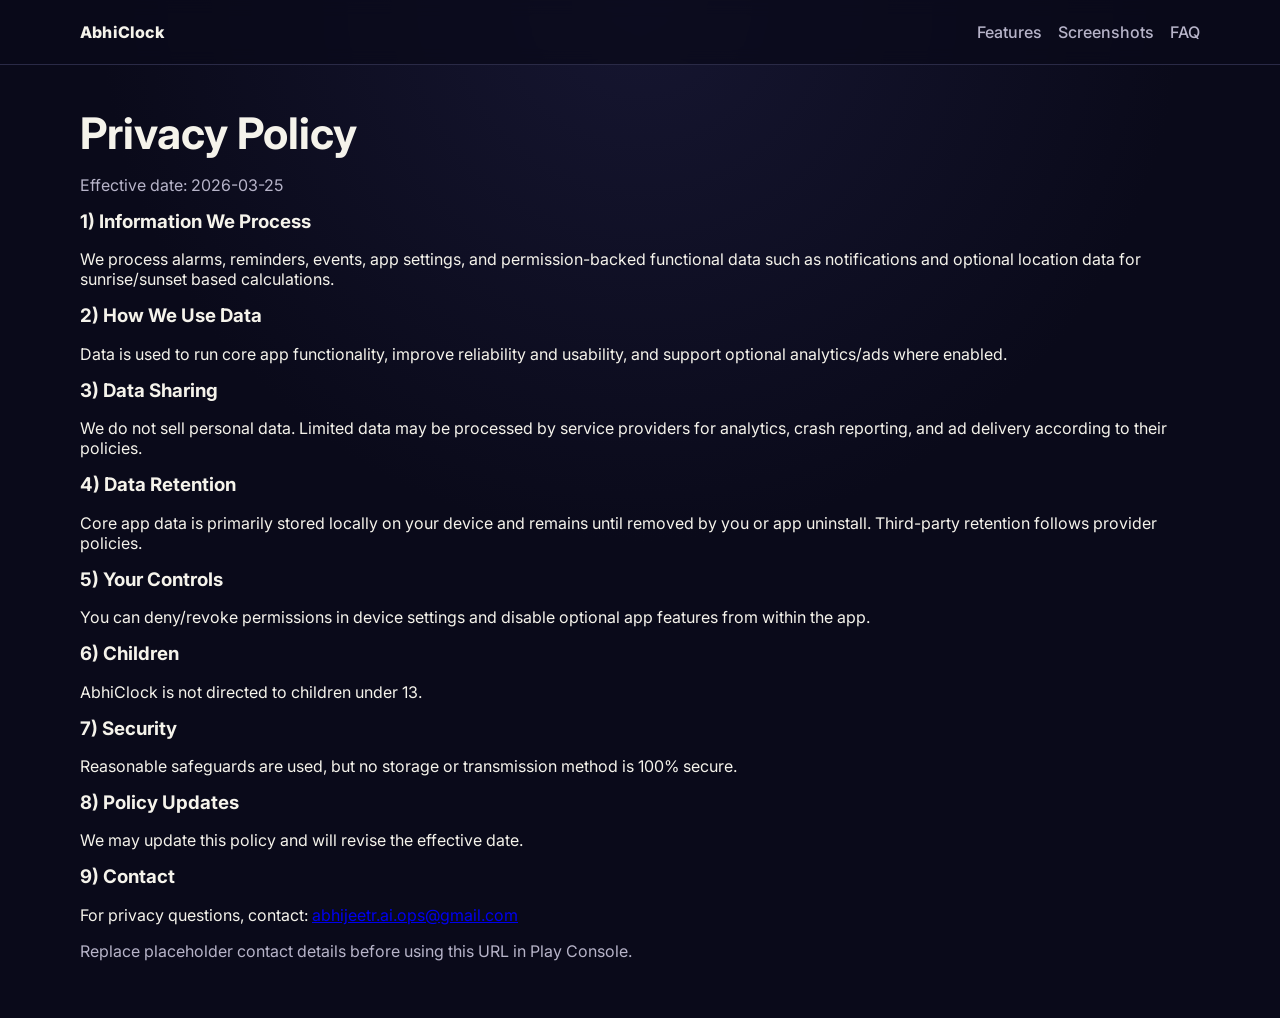
==== privacy.html @ 60c65ca5 "feat: add app-themed landing and privacy pages Made-with: Cursor" ====
<!doctype html>
<html lang="en">
  <head>
    <meta charset="UTF-8" />
    <meta name="viewport" content="width=device-width, initial-scale=1.0" />
    <title>AbhiClock Privacy Policy</title>
    <link
      href="https://fonts.googleapis.com/css2?family=Inter:wght@400;500;600;700&display=swap"
      rel="stylesheet"
    />
    <link rel="stylesheet" href="styles.css" />
  </head>
  <body>
    <header class="site-header">
      <div class="container nav-wrap">
        <a class="brand" href="index.html">AbhiClock</a>
        <nav class="nav">
          <a href="index.html#features">Features</a>
          <a href="index.html#screenshots">Screenshots</a>
          <a href="index.html#faq">FAQ</a>
        </nav>
      </div>
    </header>
    <main class="section">
      <div class="container">
        <h1>Privacy Policy</h1>
        <p class="muted">Effective date: 2026-03-25</p>

        <h3>1) Information We Process</h3>
        <p>We process alarms, reminders, events, app settings, and permission-backed functional data such as notifications and optional location data for sunrise/sunset based calculations.</p>

        <h3>2) How We Use Data</h3>
        <p>Data is used to run core app functionality, improve reliability and usability, and support optional analytics/ads where enabled.</p>

        <h3>3) Data Sharing</h3>
        <p>We do not sell personal data. Limited data may be processed by service providers for analytics, crash reporting, and ad delivery according to their policies.</p>

        <h3>4) Data Retention</h3>
        <p>Core app data is primarily stored locally on your device and remains until removed by you or app uninstall. Third-party retention follows provider policies.</p>

        <h3>5) Your Controls</h3>
        <p>You can deny/revoke permissions in device settings and disable optional app features from within the app.</p>

        <h3>6) Children</h3>
        <p>AbhiClock is not directed to children under 13.</p>

        <h3>7) Security</h3>
        <p>Reasonable safeguards are used, but no storage or transmission method is 100% secure.</p>

        <h3>8) Policy Updates</h3>
        <p>We may update this policy and will revise the effective date.</p>

        <h3>9) Contact</h3>
        <p>
          For privacy questions, contact:
          <a href="mailto:abhijeetr.ai.ops@gmail.com">abhijeetr.ai.ops@gmail.com</a>
        </p>

        <p class="muted">Replace placeholder contact details before using this URL in Play Console.</p>
      </div>
    </main>
  </body>
</html>
---- styles.css ----
:root {
  --bg: #0a0a1a;
  --surface: #131328;
  --surface-2: #1b1b34;
  --text: #f5f3eb;
  --muted: #b7b4c9;
  --primary: #ffc107;
  --primary-2: #ffd95b;
  --border: #2a2a46;
}

* {
  box-sizing: border-box;
}

html, body {
  margin: 0;
  padding: 0;
  font-family: Inter, system-ui, -apple-system, Segoe UI, Roboto, sans-serif;
  background: radial-gradient(circle at top, #161631 0%, var(--bg) 45%);
  color: var(--text);
  scroll-behavior: smooth;
}

.container {
  width: min(1120px, 92%);
  margin: 0 auto;
}

.site-header {
  position: sticky;
  top: 0;
  z-index: 20;
  backdrop-filter: blur(8px);
  background: rgba(10, 10, 26, 0.75);
  border-bottom: 1px solid var(--border);
}

.nav-wrap {
  display: flex;
  align-items: center;
  justify-content: space-between;
  min-height: 64px;
}

.brand {
  color: var(--text);
  text-decoration: none;
  font-weight: 800;
  letter-spacing: 0.2px;
}

.nav {
  display: flex;
  gap: 1rem;
}

.nav a {
  color: var(--muted);
  text-decoration: none;
  font-weight: 500;
}

.nav a:hover {
  color: var(--primary);
}

.hero {
  padding: 4.5rem 0 2.5rem;
}

.hero-grid {
  display: grid;
  grid-template-columns: 1.1fr 0.9fr;
  gap: 2rem;
  align-items: center;
}

.pill {
  display: inline-block;
  margin: 0 0 1rem;
  padding: 0.4rem 0.8rem;
  border: 1px solid rgba(255, 193, 7, 0.35);
  border-radius: 999px;
  color: var(--primary-2);
  font-size: 0.88rem;
  background: rgba(255, 193, 7, 0.07);
}

h1, h2, h3 {
  margin: 0 0 0.9rem;
  line-height: 1.2;
}

h1 {
  font-size: clamp(1.85rem, 3.4vw, 3rem);
}

h2 {
  font-size: clamp(1.4rem, 2.3vw, 2rem);
}

.lead, .muted {
  color: var(--muted);
}

.cta-row {
  display: flex;
  flex-wrap: wrap;
  gap: 0.8rem;
  margin-top: 1.4rem;
}

.btn {
  display: inline-block;
  border-radius: 12px;
  padding: 0.72rem 1rem;
  font-weight: 700;
  text-decoration: none;
}

.btn-primary {
  background: var(--primary);
  color: #241c00;
}

.btn-ghost {
  border: 1px solid var(--border);
  color: var(--text);
}

.hero-shot img {
  width: 100%;
  border-radius: 18px;
  border: 1px solid var(--border);
}

.section {
  padding: 2.6rem 0;
}

.feature-grid {
  margin-top: 1rem;
  display: grid;
  grid-template-columns: repeat(3, minmax(0, 1fr));
  gap: 0.9rem;
}

.card {
  background: linear-gradient(180deg, var(--surface), var(--surface-2));
  border: 1px solid var(--border);
  border-radius: 14px;
  padding: 1rem;
}

.card p {
  margin: 0;
  color: var(--muted);
}

.shots-grid {
  margin-top: 1.1rem;
  display: grid;
  grid-template-columns: repeat(auto-fit, minmax(170px, 1fr));
  gap: 0.75rem;
}

.shot-card {
  margin: 0;
  background: #111126;
  border: 1px solid var(--border);
  border-radius: 12px;
  overflow: hidden;
}

.shot-card img {
  width: 100%;
  height: 320px;
  object-fit: cover;
  display: block;
}

.shot-card figcaption {
  padding: 0.6rem 0.7rem;
  font-size: 0.88rem;
  color: var(--muted);
}

details {
  background: #131327;
  border: 1px solid var(--border);
  border-radius: 10px;
  padding: 0.9rem;
  margin-bottom: 0.6rem;
}

summary {
  cursor: pointer;
  font-weight: 600;
}

details p {
  color: var(--muted);
}

.site-footer {
  margin-top: 2rem;
  border-top: 1px solid var(--border);
}

.footer-wrap {
  min-height: 72px;
  display: flex;
  align-items: center;
  justify-content: space-between;
  gap: 1rem;
}

.footer-links {
  display: flex;
  gap: 1rem;
}

.footer-links a {
  color: var(--muted);
  text-decoration: none;
}

@media (max-width: 960px) {
  .hero-grid {
    grid-template-columns: 1fr;
  }
  .feature-grid {
    grid-template-columns: repeat(2, minmax(0, 1fr));
  }
}

@media (max-width: 640px) {
  .nav {
    gap: 0.65rem;
    font-size: 0.9rem;
  }
  .feature-grid {
    grid-template-columns: 1fr;
  }
  .shot-card img {
    height: 280px;
  }
  .footer-wrap {
    flex-direction: column;
    justify-content: center;
    padding: 0.8rem 0;
  }
}
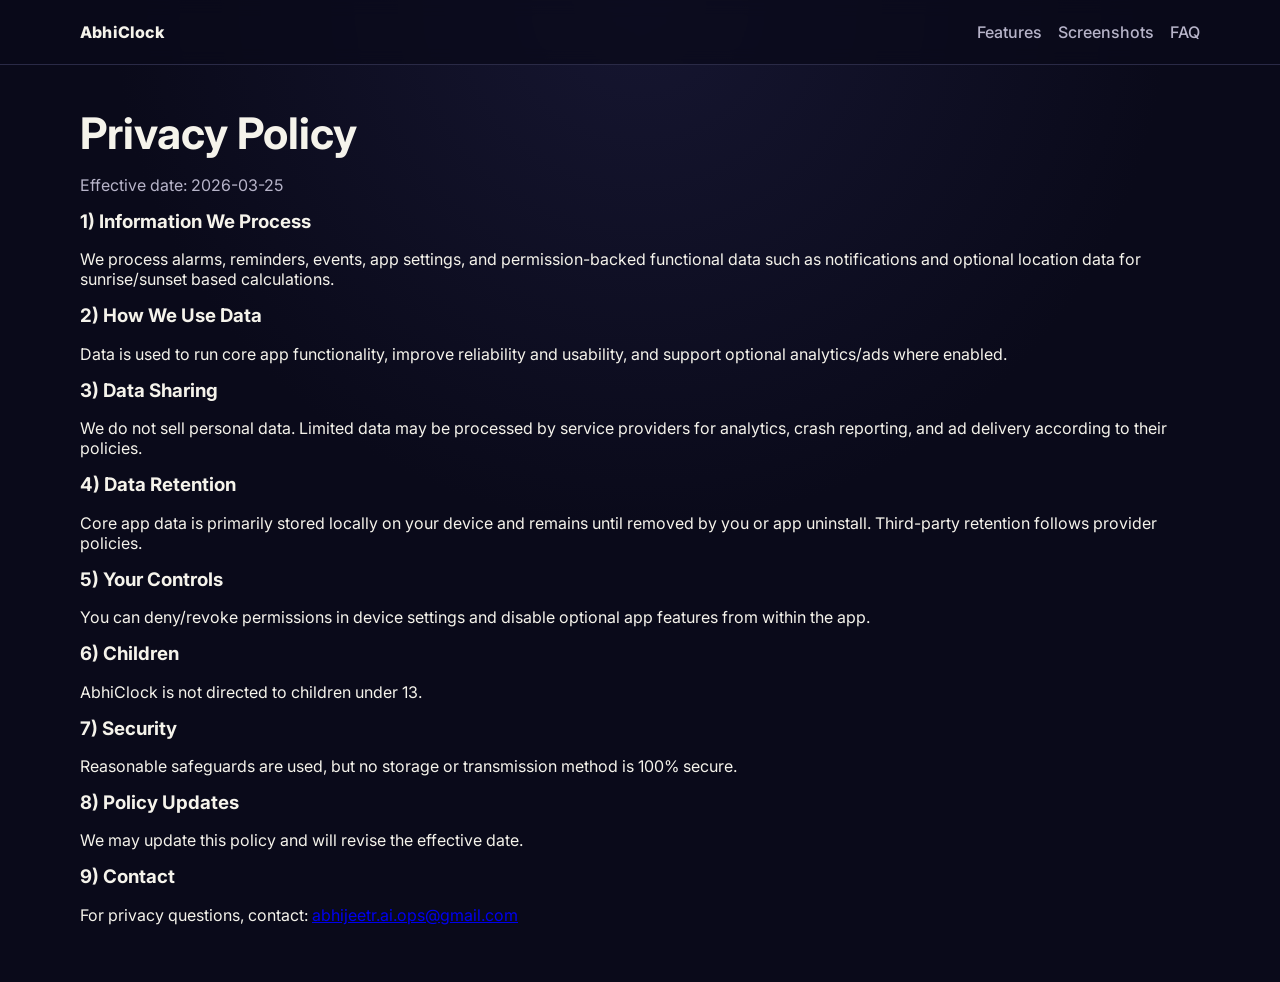
==== commit 7ec58b17: "modified: privacy text" ====
--- a/privacy.html
+++ b/privacy.html
@@ -56,7 +56,6 @@
           <a href="mailto:abhijeetr.ai.ops@gmail.com">abhijeetr.ai.ops@gmail.com</a>
         </p>
 
-        <p class="muted">Replace placeholder contact details before using this URL in Play Console.</p>
       </div>
     </main>
   </body>
